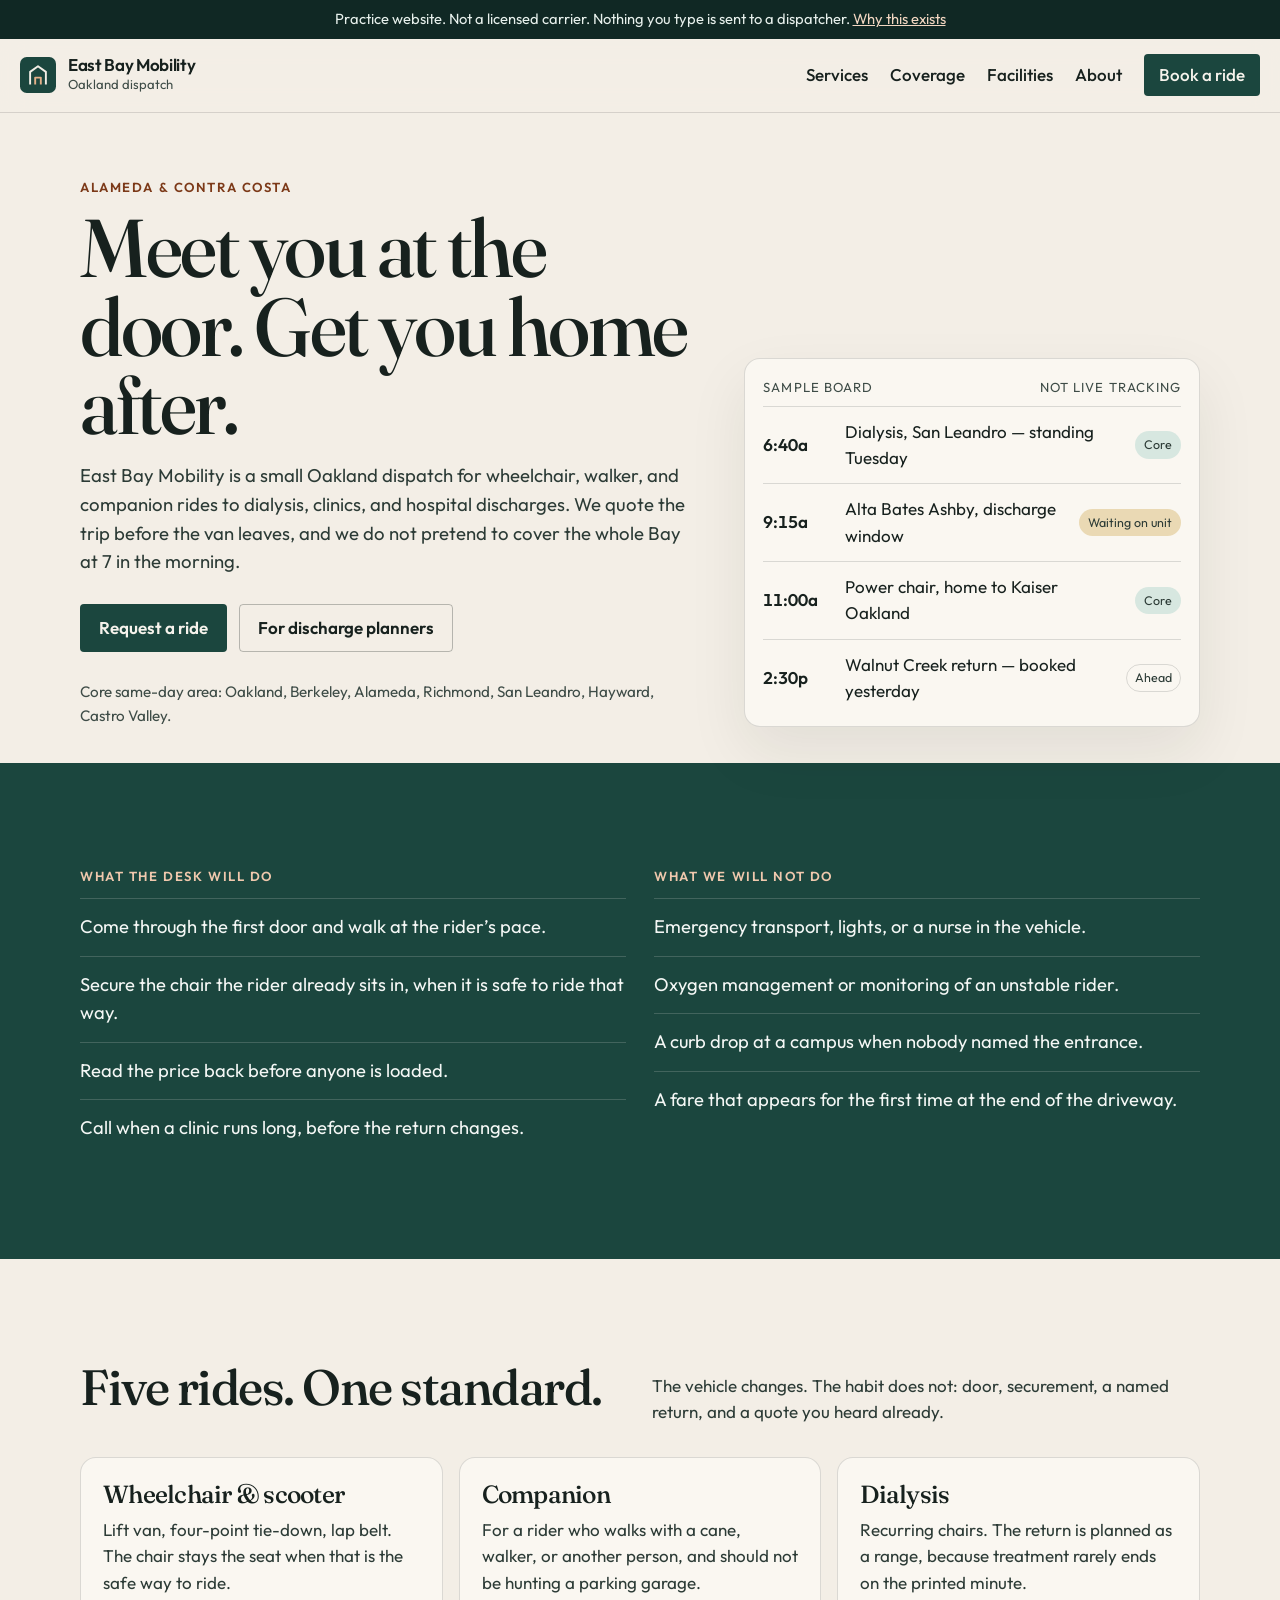
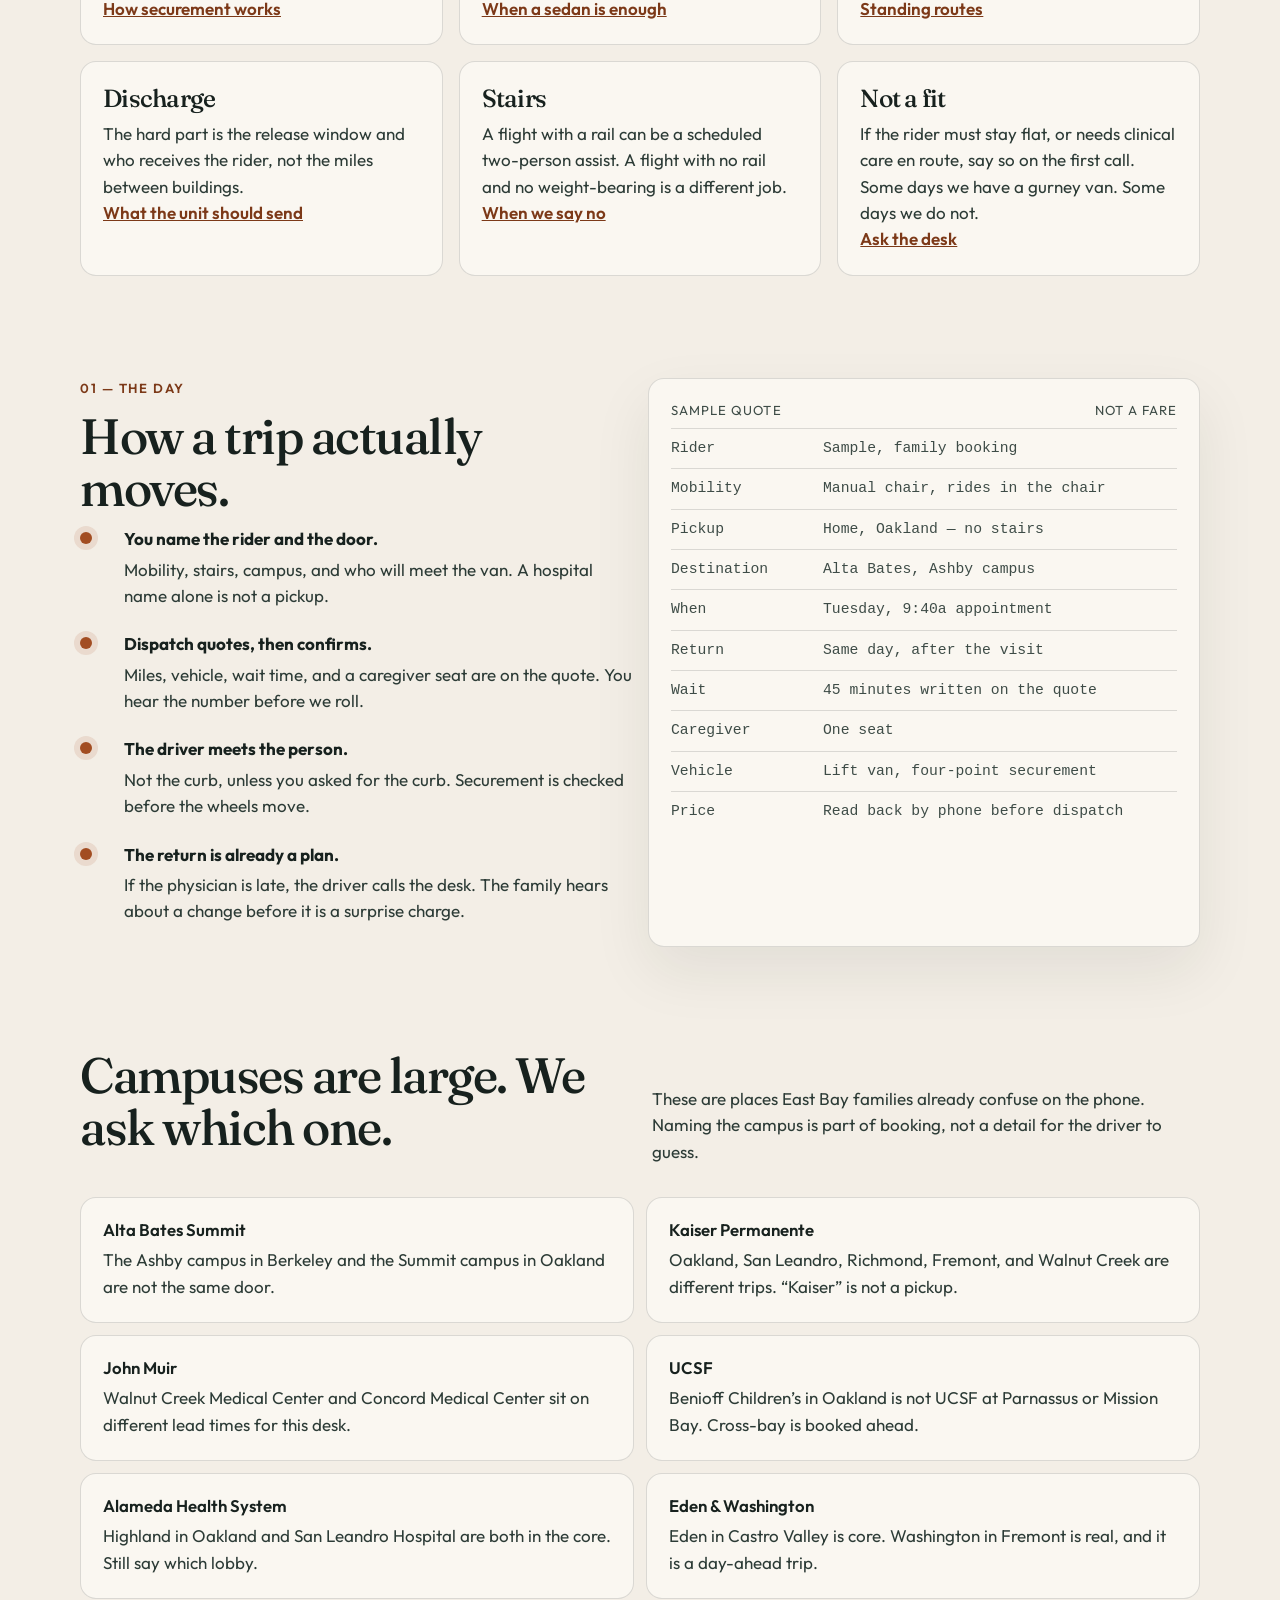
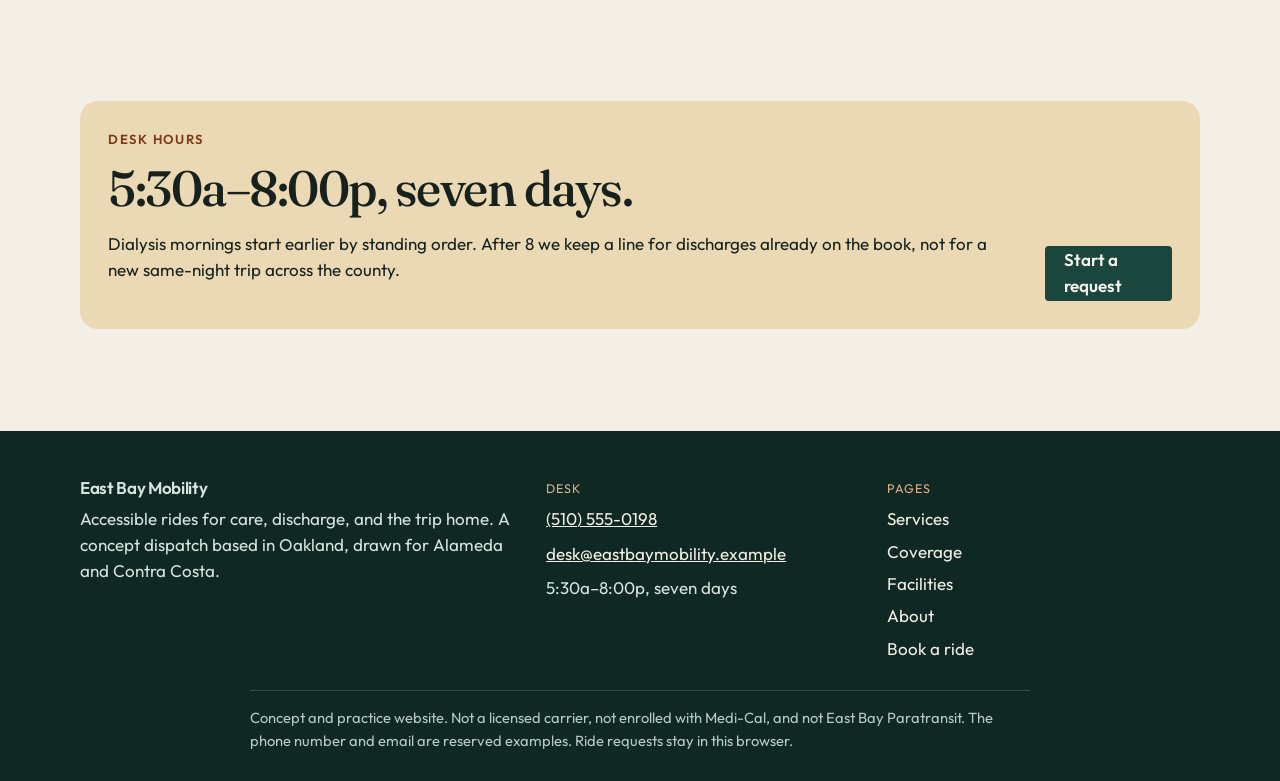
==== index.html @ def47f98 "Build the East Bay Mobility practice site A static multi-page site for a concept Oakland dispatch: d" ====
<!DOCTYPE html>
<html lang="en">
<head>
  <meta charset="utf-8">
  <meta name="viewport" content="width=device-width, initial-scale=1">
  <title>East Bay Mobility — Door-through-door rides for care</title>
  <meta name="description" content="Oakland dispatch for wheelchair, walker, and companion rides to dialysis, clinics, and hospital discharges across Alameda and Contra Costa.">
  <meta name="theme-color" content="#1b463e">
  <link rel="icon" href="assets/favicon.svg" type="image/svg+xml">
  <link rel="preconnect" href="https://fonts.googleapis.com">
  <link rel="preconnect" href="https://fonts.gstatic.com" crossorigin>
  <link href="https://fonts.googleapis.com/css2?family=Fraunces:opsz,wght@9..144,500;9..144,600&family=Outfit:wght@400;500;600&display=swap" rel="stylesheet">
  <link rel="stylesheet" href="css/styles.css">
</head>
<body>
  <a class="skip" href="#main">Skip to content</a>
  <div class="practice-bar">Practice website. Not a licensed carrier. Nothing you type is sent to a dispatcher. <a href="about.html#colophon">Why this exists</a></div>
  <header class="site-header">
    <a class="brand" href="index.html">
      <svg viewBox="0 0 32 32" aria-hidden="true"><rect width="32" height="32" rx="6" fill="#1b463e"/><path d="M9 24.5V13.2L16 8.2l7 5v11.3" fill="none" stroke="#f3eee6" stroke-width="1.7" stroke-linejoin="round"/><path d="M13.5 24.5v-6.2h5v6.2" fill="none" stroke="#e4b089" stroke-width="1.7" stroke-linejoin="round"/></svg>
      <span>
        <span class="brand-name">East Bay Mobility</span>
        <span class="brand-sub">Oakland dispatch</span>
      </span>
    </a>
    <button class="nav-toggle" type="button" aria-expanded="false" aria-controls="site-nav">Menu</button>
    <nav id="site-nav" class="site-nav" aria-label="Primary">
      <a href="services.html">Services</a>
      <a href="coverage.html">Coverage</a>
      <a href="facilities.html">Facilities</a>
      <a href="about.html">About</a>
      <a class="btn btn-small" href="book.html">Book a ride</a>
    </nav>
  </header>
  <main id="main">
    <div class="wrap hero">
      <div>
        <p class="eyebrow">Alameda &amp; Contra Costa</p>
        <h1>Meet you at the door. Get you home after.</h1>
        <p class="lede">East Bay Mobility is a small Oakland dispatch for wheelchair, walker, and companion rides to dialysis, clinics, and hospital discharges. We quote the trip before the van leaves, and we do not pretend to cover the whole Bay at 7 in the morning.</p>
        <div class="hero-actions">
          <a class="btn" href="book.html">Request a ride</a>
          <a class="btn btn-ghost" href="facilities.html">For discharge planners</a>
        </div>
        <p class="cities">Core same-day area: Oakland, Berkeley, Alameda, Richmond, San Leandro, Hayward, Castro Valley.</p>
      </div>
      <aside class="board" aria-label="Sample dispatch board">
        <header>
          <p>Sample board</p>
          <p>Not live tracking</p>
        </header>
        <div class="board-row"><span class="board-time">6:40a</span><span>Dialysis, San Leandro — standing Tuesday</span><span class="tag tag-core">Core</span></div>
        <div class="board-row"><span class="board-time">9:15a</span><span>Alta Bates Ashby, discharge window</span><span class="tag tag-wait">Waiting on unit</span></div>
        <div class="board-row"><span class="board-time">11:00a</span><span>Power chair, home to Kaiser Oakland</span><span class="tag tag-core">Core</span></div>
        <div class="board-row"><span class="board-time">2:30p</span><span>Walnut Creek return — booked yesterday</span><span class="tag">Ahead</span></div>
      </aside>
    </div>

    <section class="section section-bay">
      <div class="wrap promise-grid">
        <div>
          <p class="kicker">What the desk will do</p>
          <ul class="will-list">
            <li>Come through the first door and walk at the rider’s pace.</li>
            <li>Secure the chair the rider already sits in, when it is safe to ride that way.</li>
            <li>Read the price back before anyone is loaded.</li>
            <li>Call when a clinic runs long, before the return changes.</li>
          </ul>
        </div>
        <div>
          <p class="kicker">What we will not do</p>
          <ul class="will-list">
            <li>Emergency transport, lights, or a nurse in the vehicle.</li>
            <li>Oxygen management or monitoring of an unstable rider.</li>
            <li>A curb drop at a campus when nobody named the entrance.</li>
            <li>A fare that appears for the first time at the end of the driveway.</li>
          </ul>
        </div>
      </div>
    </section>

    <section class="section">
      <div class="wrap">
        <div class="section-head">
          <h2>Five rides. One standard.</h2>
          <p>The vehicle changes. The habit does not: door, securement, a named return, and a quote you heard already.</p>
        </div>
        <div class="grid-3">
          <article class="card">
            <h3>Wheelchair &amp; scooter</h3>
            <p>Lift van, four-point tie-down, lap belt. The chair stays the seat when that is the safe way to ride.</p>
            <p><a href="services.html#wheelchair">How securement works</a></p>
          </article>
          <article class="card">
            <h3>Companion</h3>
            <p>For a rider who walks with a cane, walker, or another person, and should not be hunting a parking garage.</p>
            <p><a href="services.html#companion">When a sedan is enough</a></p>
          </article>
          <article class="card">
            <h3>Dialysis</h3>
            <p>Recurring chairs. The return is planned as a range, because treatment rarely ends on the printed minute.</p>
            <p><a href="services.html#dialysis">Standing routes</a></p>
          </article>
          <article class="card">
            <h3>Discharge</h3>
            <p>The hard part is the release window and who receives the rider, not the miles between buildings.</p>
            <p><a href="services.html#discharge">What the unit should send</a></p>
          </article>
          <article class="card">
            <h3>Stairs</h3>
            <p>A flight with a rail can be a scheduled two-person assist. A flight with no rail and no weight-bearing is a different job.</p>
            <p><a href="services.html#stairs">When we say no</a></p>
          </article>
          <article class="card">
            <h3>Not a fit</h3>
            <p>If the rider must stay flat, or needs clinical care en route, say so on the first call. Some days we have a gurney van. Some days we do not.</p>
            <p><a href="book.html?mobility=stretcher">Ask the desk</a></p>
          </article>
        </div>
      </div>
    </section>

    <section class="section section-tight">
      <div class="wrap grid-2">
        <div>
          <p class="kicker">01 — The day</p>
          <h2>How a trip actually moves.</h2>
          <ol class="rail">
            <li><div><strong>You name the rider and the door.</strong><p>Mobility, stairs, campus, and who will meet the van. A hospital name alone is not a pickup.</p></div></li>
            <li><div><strong>Dispatch quotes, then confirms.</strong><p>Miles, vehicle, wait time, and a caregiver seat are on the quote. You hear the number before we roll.</p></div></li>
            <li><div><strong>The driver meets the person.</strong><p>Not the curb, unless you asked for the curb. Securement is checked before the wheels move.</p></div></li>
            <li><div><strong>The return is already a plan.</strong><p>If the physician is late, the driver calls the desk. The family hears about a change before it is a surprise charge.</p></div></li>
          </ol>
        </div>
        <aside class="slip" aria-label="Sample quote">
          <header>
            <p>Sample quote</p>
            <p>Not a fare</p>
          </header>
          <div class="slip-row"><span>Rider</span><span>Sample, family booking</span></div>
          <div class="slip-row"><span>Mobility</span><span>Manual chair, rides in the chair</span></div>
          <div class="slip-row"><span>Pickup</span><span>Home, Oakland — no stairs</span></div>
          <div class="slip-row"><span>Destination</span><span>Alta Bates, Ashby campus</span></div>
          <div class="slip-row"><span>When</span><span>Tuesday, 9:40a appointment</span></div>
          <div class="slip-row"><span>Return</span><span>Same day, after the visit</span></div>
          <div class="slip-row"><span>Wait</span><span>45 minutes written on the quote</span></div>
          <div class="slip-row"><span>Caregiver</span><span>One seat</span></div>
          <div class="slip-row"><span>Vehicle</span><span>Lift van, four-point securement</span></div>
          <div class="slip-row"><span>Price</span><span>Read back by phone before dispatch</span></div>
        </aside>
      </div>
    </section>

    <section class="section section-tight">
      <div class="wrap">
        <div class="section-head">
          <h2>Campuses are large. We ask which one.</h2>
          <p>These are places East Bay families already confuse on the phone. Naming the campus is part of booking, not a detail for the driver to guess.</p>
        </div>
        <div class="place-list">
          <article class="place"><h3>Alta Bates Summit</h3><p>The Ashby campus in Berkeley and the Summit campus in Oakland are not the same door.</p></article>
          <article class="place"><h3>Kaiser Permanente</h3><p>Oakland, San Leandro, Richmond, Fremont, and Walnut Creek are different trips. “Kaiser” is not a pickup.</p></article>
          <article class="place"><h3>John Muir</h3><p>Walnut Creek Medical Center and Concord Medical Center sit on different lead times for this desk.</p></article>
          <article class="place"><h3>UCSF</h3><p>Benioff Children’s in Oakland is not UCSF at Parnassus or Mission Bay. Cross-bay is booked ahead.</p></article>
          <article class="place"><h3>Alameda Health System</h3><p>Highland in Oakland and San Leandro Hospital are both in the core. Still say which lobby.</p></article>
          <article class="place"><h3>Eden &amp; Washington</h3><p>Eden in Castro Valley is core. Washington in Fremont is real, and it is a day-ahead trip.</p></article>
        </div>
      </div>
    </section>

    <section class="section section-tight">
      <div class="wrap">
        <div class="cta-band">
          <div>
            <p class="kicker">Desk hours</p>
            <h2>5:30a–8:00p, seven days.</h2>
            <p>Dialysis mornings start earlier by standing order. After 8 we keep a line for discharges already on the book, not for a new same-night trip across the county.</p>
          </div>
          <a class="btn" href="book.html">Start a request</a>
        </div>
      </div>
    </section>
  </main>
  <footer class="site-footer">
    <div class="wrap footer-grid">
      <div>
        <p class="brand-name">East Bay Mobility</p>
        <p>Accessible rides for care, discharge, and the trip home. A concept dispatch based in Oakland, drawn for Alameda and Contra Costa.</p>
      </div>
      <div>
        <p class="footer-label">Desk</p>
        <p><a href="tel:15105550198">(510) 555-0198</a></p>
        <p><a href="mailto:desk@eastbaymobility.example">desk@eastbaymobility.example</a></p>
        <p>5:30a–8:00p, seven days</p>
      </div>
      <div>
        <p class="footer-label">Pages</p>
        <div class="footer-links">
          <a href="services.html">Services</a>
          <a href="coverage.html">Coverage</a>
          <a href="facilities.html">Facilities</a>
          <a href="about.html">About</a>
          <a href="book.html">Book a ride</a>
        </div>
      </div>
    </div>
    <div class="wrap colophon">Concept and practice website. Not a licensed carrier, not enrolled with Medi-Cal, and not East Bay Paratransit. The phone number and email are reserved examples. Ride requests stay in this browser.</div>
  </footer>
  <script src="js/site.js"></script>
</body>
</html>
---- css/styles.css ----
:root {
  --paper: #f3eee6;
  --paper-raised: #faf7f1;
  --ink: #17211e;
  --ink-soft: #2c3b36;
  --muted: #3e4c47;
  --line: rgba(23, 33, 30, 0.14);
  --bay: #1b463e;
  --bay-deep: #102824;
  --foam: #d7e7e0;
  --copper: #a24d22;
  --copper-deep: #7c3918;
  --sun: #ead9b4;
  --danger: #8a2e2e;
  --shadow: 0 24px 60px rgba(23, 33, 30, 0.08);
  --serif: "Fraunces", "Iowan Old Style", Palatino, Georgia, serif;
  --sans: "Outfit", "Avenir Next", "Segoe UI", sans-serif;
  --mono: ui-monospace, "SFMono-Regular", Menlo, Consolas, monospace;
  --max: 1120px;
  --header: 74px;
  color-scheme: light;
}

*,
*::before,
*::after { box-sizing: border-box; }

html { scroll-behavior: smooth; }

body {
  margin: 0;
  background: var(--paper);
  color: var(--ink);
  font-family: var(--sans);
  font-size: 1.0625rem;
  line-height: 1.55;
  text-rendering: optimizeLegibility;
}

body.nav-lock { overflow: hidden; }

img, svg { max-width: 100%; display: block; }

a { color: inherit; }

:focus-visible {
  outline: 2px solid var(--copper-deep);
  outline-offset: 3px;
}

.skip {
  position: absolute;
  left: 12px;
  top: -48px;
  background: var(--ink);
  color: var(--paper);
  padding: 8px 12px;
  z-index: 50;
}

.skip:focus { top: 8px; }

.practice-bar {
  background: var(--bay-deep);
  color: #e7f0ec;
  font-size: 0.92rem;
  text-align: center;
  padding: 8px 16px;
}

.practice-bar a { color: #f3d7c2; }

.wrap {
  width: min(var(--max), calc(100% - 40px));
  margin-inline: auto;
}

.site-header {
  position: sticky;
  top: 0;
  z-index: 30;
  display: flex;
  align-items: center;
  justify-content: space-between;
  gap: 16px;
  min-height: var(--header);
  padding: 12px 20px;
  background: rgba(243, 238, 230, 0.92);
  border-bottom: 1px solid var(--line);
  backdrop-filter: blur(14px);
}

.brand {
  display: flex;
  align-items: center;
  gap: 12px;
  text-decoration: none;
  min-width: 0;
}

.brand svg { width: 36px; height: 36px; flex: none; }

.brand-name {
  display: block;
  font-weight: 600;
  letter-spacing: -0.02em;
  line-height: 1.1;
}

.brand-sub {
  display: block;
  color: var(--muted);
  font-size: 0.82rem;
}

.nav-toggle {
  display: none;
  min-height: 44px;
  padding: 0 14px;
  border: 1px solid var(--line);
  background: var(--paper-raised);
  color: var(--ink);
  font: inherit;
  cursor: pointer;
}

.site-nav {
  display: flex;
  align-items: center;
  gap: 22px;
}

.site-nav a {
  text-decoration: none;
  font-weight: 500;
}

.site-nav a[aria-current="page"]:not(.btn) {
  box-shadow: inset 0 -2px 0 var(--copper);
}

.btn {
  display: inline-flex;
  align-items: center;
  justify-content: center;
  min-height: 48px;
  padding: 0 18px;
  border-radius: 4px;
  border: 1px solid transparent;
  text-decoration: none;
  font: inherit;
  font-weight: 600;
  cursor: pointer;
  background: var(--bay);
  color: #f6f3ec;
}

.btn:hover { background: var(--bay-deep); }

.btn-ghost {
  background: transparent;
  color: var(--ink);
  border-color: rgba(23, 33, 30, 0.28);
}

.btn-ghost:hover { background: rgba(23, 33, 30, 0.05); }

.btn-copper {
  background: var(--copper);
  color: #fffaf5;
}

.btn-copper:hover { background: var(--copper-deep); }

.btn-small { min-height: 42px; padding: 0 14px; }

.hero {
  display: grid;
  grid-template-columns: 1.15fr 0.85fr;
  gap: 48px;
  align-items: end;
  padding: 64px 0 36px;
}

.eyebrow, .kicker {
  margin: 0 0 12px;
  color: var(--copper-deep);
  font-size: 0.82rem;
  font-weight: 600;
  letter-spacing: 0.12em;
  text-transform: uppercase;
}

h1, h2, h3 { font-family: var(--serif); font-weight: 500; letter-spacing: -0.03em; }

h1 {
  margin: 0 0 16px;
  font-size: clamp(2.7rem, 6.4vw, 5.15rem);
  line-height: 0.96;
}

h2 {
  margin: 0 0 12px;
  font-size: clamp(2rem, 4vw, 3.1rem);
  line-height: 1.05;
}

h3 { margin: 0 0 8px; font-size: 1.55rem; line-height: 1.15; }

.lede {
  margin: 0;
  max-width: 42rem;
  color: var(--ink-soft);
  font-size: 1.16rem;
}

.hero-actions, .cluster {
  display: flex;
  flex-wrap: wrap;
  gap: 12px;
  margin-top: 28px;
}

.cities {
  margin: 28px 0 0;
  color: var(--muted);
  font-size: 0.95rem;
}

.board, .slip, .card, .place, .principle {
  background: var(--paper-raised);
  border: 1px solid var(--line);
  border-radius: 16px;
  box-shadow: var(--shadow);
}

.board { padding: 18px 18px 10px; }

.board header, .slip header {
  display: flex;
  justify-content: space-between;
  gap: 12px;
  align-items: baseline;
  margin-bottom: 8px;
}

.board header p, .slip header p, .label {
  margin: 0;
  color: var(--muted);
  font-size: 0.82rem;
  letter-spacing: 0.08em;
  text-transform: uppercase;
}

.board-row {
  display: grid;
  grid-template-columns: 72px 1fr auto;
  gap: 10px;
  align-items: center;
  padding: 12px 0;
  border-top: 1px solid var(--line);
}

.board-time { font-variant-numeric: tabular-nums; font-weight: 600; }

.tag {
  justify-self: end;
  border: 1px solid var(--line);
  border-radius: 999px;
  padding: 3px 8px;
  color: var(--ink-soft);
  font-size: 0.78rem;
}

.tag-core { background: var(--foam); border-color: transparent; }
.tag-wait { background: var(--sun); border-color: transparent; }

.section { padding: clamp(64px, 8vw, 104px) 0; }

.section-head {
  display: grid;
  grid-template-columns: 1fr 1fr;
  gap: 24px;
  align-items: end;
  margin-bottom: 32px;
}

.section-head p { margin: 0; color: var(--ink-soft); }

.section-bay {
  background: var(--bay);
  color: #f4f7f5;
}

.section-bay .kicker { color: #f0c8ad; }
.section-bay .lede, .section-bay p { color: #d5e4de; }
.section-bay h2, .section-bay h3 { color: #f7f4ee; }

.grid-3, .grid-2, .promise-grid { display: grid; gap: 16px; }
.grid-3 { grid-template-columns: repeat(3, 1fr); }
.grid-2 { grid-template-columns: 1fr 1fr; }
.promise-grid { grid-template-columns: 1fr 1fr; gap: 28px; }

.card, .principle, .place { padding: 22px; box-shadow: none; }
.card p, .principle p, .place p { margin: 0; color: var(--ink-soft); }
.card a { color: var(--copper-deep); font-weight: 600; }

.will-list { margin: 0; padding: 0; list-style: none; }
.will-list li {
  padding: 14px 0;
  border-top: 1px solid rgba(243, 238, 230, 0.18);
  font-size: 1.15rem;
}

.rail { display: grid; gap: 0; margin: 0; padding: 0; list-style: none; }
.rail li {
  display: grid;
  grid-template-columns: 28px 1fr;
  gap: 16px;
  padding-bottom: 22px;
}
.rail li::before {
  content: "";
  width: 12px;
  height: 12px;
  margin-top: 6px;
  border-radius: 50%;
  background: var(--copper);
  box-shadow: 0 0 0 6px rgba(162, 77, 34, 0.12);
}
.rail strong { display: block; margin-bottom: 4px; }
.rail p { margin: 0; color: var(--ink-soft); }

.slip {
  padding: 22px 22px 8px;
  font-family: var(--mono);
  font-size: 0.92rem;
  line-height: 1.45;
  box-shadow: var(--shadow);
}
.slip header p { font-family: var(--sans); }
.slip-row {
  display: grid;
  grid-template-columns: 140px 1fr;
  gap: 12px;
  padding: 9px 0;
  border-top: 1px solid var(--line);
}
.slip-row span { color: var(--muted); }

.place-list { display: grid; grid-template-columns: 1fr 1fr; gap: 12px; }
.place h3 { font-family: var(--sans); font-size: 1.05rem; letter-spacing: 0; font-weight: 600; }

.faq { display: grid; gap: 10px; }
.faq-item {
  border-top: 1px solid var(--line);
  padding-top: 4px;
}
.faq-item summary {
  cursor: pointer;
  font-weight: 600;
  padding: 14px 0;
  list-style: none;
}
.faq-item summary::-webkit-details-marker { display: none; }
.faq-item summary::after {
  content: "+";
  float: right;
  color: var(--copper-deep);
  font-weight: 500;
}
.faq-item[open] summary::after { content: "–"; }
.faq-item p { margin: 0 0 16px; max-width: 68ch; color: var(--ink-soft); }

.cta-band {
  display: flex;
  justify-content: space-between;
  gap: 24px;
  align-items: end;
  padding: 28px;
  background: var(--sun);
  border-radius: 18px;
}

.site-footer {
  background: var(--bay-deep);
  color: #d7e4de;
  padding: 48px 0 28px;
}
.footer-grid {
  display: grid;
  grid-template-columns: 1.4fr 1fr 1fr;
  gap: 28px;
}
.site-footer a { color: #f4efe6; }
.site-footer .footer-label {
  margin: 0 0 8px;
  letter-spacing: 0.08em;
  text-transform: uppercase;
  font-size: 0.78rem;
  color: #e4b089;
}
.site-footer p { margin: 0 0 8px; }
.footer-links { display: grid; gap: 6px; }
.footer-links a { text-decoration: none; }
.colophon {
  margin-top: 28px;
  padding-top: 16px;
  border-top: 1px solid rgba(243, 238, 230, 0.16);
  color: #b7c9c2;
  font-size: 0.92rem;
  max-width: 78ch;
}

.prose { max-width: 72ch; }
.prose p, .prose li { color: var(--ink-soft); }
.page-hero { padding: 56px 0 12px; }
.page-hero h1 { font-size: clamp(2.5rem, 5vw, 4.4rem); }

.service-block {
  display: grid;
  grid-template-columns: 180px 1fr;
  gap: 24px;
  padding: 32px 0;
  border-top: 1px solid var(--line);
}
.service-block .num {
  font-family: var(--serif);
  font-size: 2rem;
  color: var(--copper-deep);
}

.table-wrap { overflow-x: auto; border: 1px solid var(--line); border-radius: 14px; }
table { width: 100%; border-collapse: collapse; background: var(--paper-raised); }
th, td { text-align: left; padding: 14px 16px; vertical-align: top; border-bottom: 1px solid var(--line); }
th { font-size: 0.82rem; letter-spacing: 0.06em; text-transform: uppercase; color: var(--muted); font-weight: 600; }
tr:last-child td { border-bottom: 0; }

.filters { display: flex; flex-wrap: wrap; gap: 8px; margin: 12px 0 20px; }
.filters button {
  min-height: 42px;
  padding: 0 14px;
  border-radius: 999px;
  border: 1px solid var(--line);
  background: transparent;
  font: inherit;
  cursor: pointer;
}
.filters button[aria-pressed="true"] {
  background: var(--bay);
  color: #f6f3ec;
  border-color: var(--bay);
}

.zone-list { display: grid; gap: 8px; }
.zone-item {
  display: grid;
  grid-template-columns: 1fr auto;
  gap: 12px;
  padding: 12px 0;
  border-bottom: 1px solid var(--line);
}
.zone-item[hidden] { display: none; }
.zone-meta { color: var(--muted); font-size: 0.92rem; }

.map-card {
  background: #e7efe9;
  border-radius: 18px;
  padding: 12px;
  border: 1px solid var(--line);
}
.map-card svg { width: 100%; height: auto; }
.map-note { margin: 8px 8px 4px; color: var(--muted); font-size: 0.9rem; }

.checklist { margin: 0; padding-left: 1.1rem; }
.checklist li { margin: 8px 0; color: var(--ink-soft); }

.wizard { padding-bottom: 24px; }
.stepper {
  display: flex;
  gap: 8px;
  padding: 0;
  margin: 20px 0 8px;
  list-style: none;
}
.stepper li {
  flex: 1;
  padding-top: 8px;
  border-top: 3px solid var(--line);
  color: var(--muted);
  font-size: 0.85rem;
}
.stepper li.is-current { border-color: var(--copper); color: var(--ink); font-weight: 600; }
.stepper li.is-done { border-color: var(--bay); color: var(--bay); }

.step-panel {
  background: var(--paper-raised);
  border: 1px solid var(--line);
  border-radius: 16px;
  padding: 22px;
  margin-top: 16px;
}
html.js .step-panel:not(.is-current) { display: none; }

.fields { display: grid; grid-template-columns: 1fr 1fr; gap: 14px 16px; }
.field { display: flex; flex-direction: column; gap: 6px; }
.field.span-2 { grid-column: 1 / -1; }
.field span, .choice-legend { font-weight: 600; }
.field input, .field select, .field textarea {
  width: 100%;
  min-height: 48px;
  padding: 10px 12px;
  border-radius: 8px;
  border: 1px solid rgba(23, 33, 30, 0.22);
  background: #fff;
  color: var(--ink);
  font: inherit;
}
.field textarea { min-height: 120px; resize: vertical; }
.field input[aria-invalid="true"], .field select[aria-invalid="true"] { border-color: var(--danger); }
.field-error { color: var(--danger); min-height: 0; }
.field-error:not([hidden]) { min-height: 1.2em; }
.hint, .callout { color: var(--ink-soft); }
.callout {
  margin: 12px 0 0;
  padding: 12px 14px;
  background: var(--foam);
  border-radius: 10px;
}
.choices { display: grid; gap: 8px; margin: 8px 0 0; }
.choice {
  display: grid;
  grid-template-columns: 22px 1fr;
  gap: 10px;
  align-items: start;
  padding: 10px 12px;
  border: 1px solid var(--line);
  border-radius: 10px;
  background: #fff;
}
.choice input { margin-top: 4px; width: 18px; height: 18px; }
.error-summary {
  margin: 0 0 12px;
  padding: 12px 14px;
  background: #f8e8e4;
  border-radius: 10px;
  color: var(--danger);
}
.error-summary ul { margin: 8px 0 0; padding-left: 1.1rem; }

.form-nav {
  display: flex;
  justify-content: space-between;
  gap: 12px;
  margin-top: 16px;
}
.form-nav #next,
.form-nav #submit { margin-left: auto; }
.section-tight { padding-top: 0; }
.section-follow { padding-top: 12px; }
.stack-gap { margin-top: 16px; }
fieldset.field { border: 0; margin: 0; padding: 0; min-inline-size: 0; }
legend { padding: 0; }
.prose a { color: var(--copper-deep); font-weight: 600; }
.sr-only {
  position: absolute;
  width: 1px;
  height: 1px;
  padding: 0;
  margin: -1px;
  overflow: hidden;
  clip: rect(0, 0, 0, 0);
  white-space: nowrap;
  border: 0;
}
.review p { display: grid; grid-template-columns: 160px 1fr; gap: 8px; margin: 0; padding: 8px 0; border-bottom: 1px solid var(--line); }
.review span { color: var(--muted); }
.confirm h2 { margin-top: 0; }
.ref {
  font-family: var(--mono);
  font-size: 1.3rem;
  letter-spacing: 0.04em;
}

.narrow { max-width: 760px; }

@media (max-width: 900px) {
  .hero, .section-head, .grid-3, .grid-2, .promise-grid, .place-list, .footer-grid, .service-block, .fields, .cta-band {
    grid-template-columns: 1fr;
  }
  .cta-band { align-items: start; }
  .nav-toggle { display: inline-flex; }
  .site-nav {
    display: none;
    position: absolute;
    top: 100%;
    left: 0;
    right: 0;
    flex-direction: column;
    align-items: stretch;
    gap: 4px;
    padding: 8px 16px 18px;
    background: var(--paper-raised);
    border-bottom: 1px solid var(--line);
  }
  .site-nav.is-open { display: flex; }
  .site-nav a { padding: 12px 4px; }
  .board-row, .slip-row, .review p { grid-template-columns: 1fr; }
  .tag { justify-self: start; }
  .wrap { width: min(var(--max), calc(100% - 28px)); }
}

@media (prefers-reduced-motion: reduce) {
  html { scroll-behavior: auto; }
  *, *::before, *::after {
    animation: none !important;
    transition: none !important;
  }
}

@keyframes rise {
  from { opacity: 0; transform: translateY(8px); }
  to { opacity: 1; transform: none; }
}
.board-row { animation: rise 0.55s ease both; }
.board-row:nth-child(2) { animation-delay: 0.05s; }
.board-row:nth-child(3) { animation-delay: 0.1s; }
.board-row:nth-child(4) { animation-delay: 0.15s; }
.board-row:nth-child(5) { animation-delay: 0.2s; }
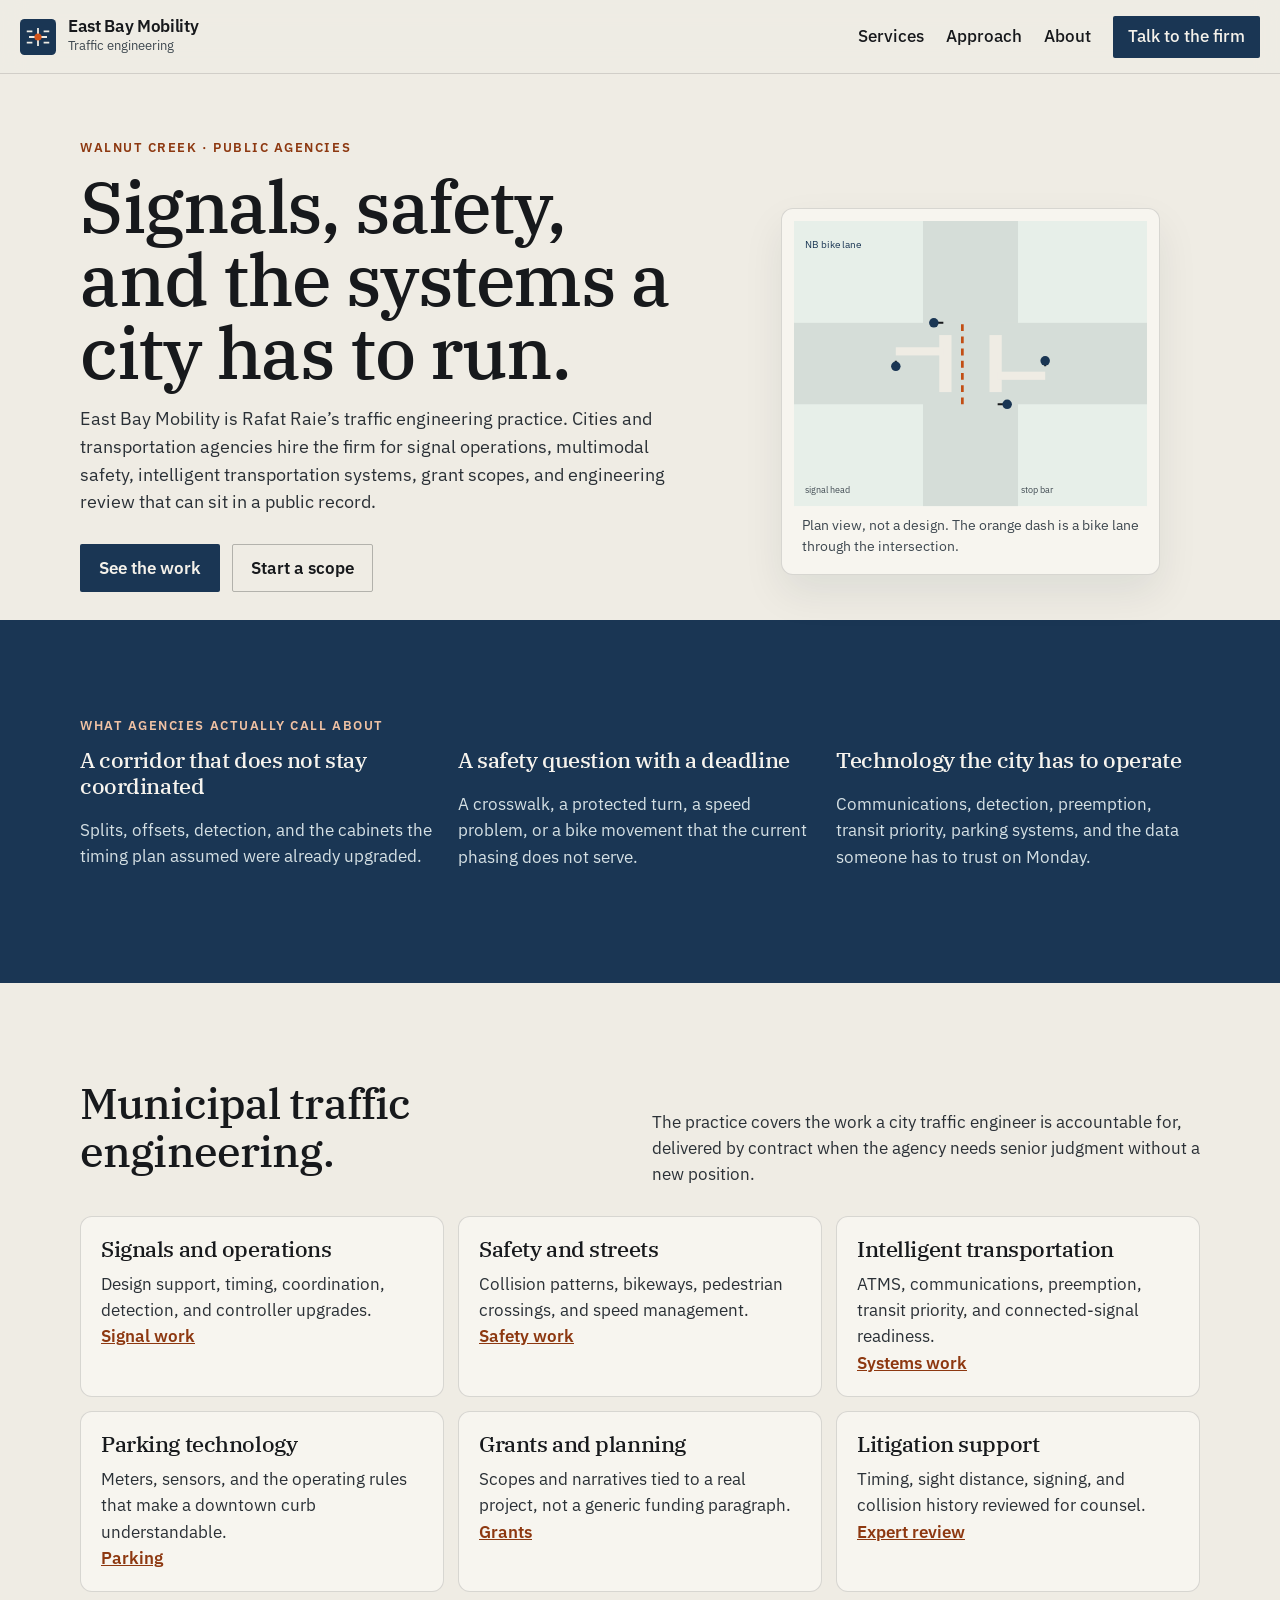
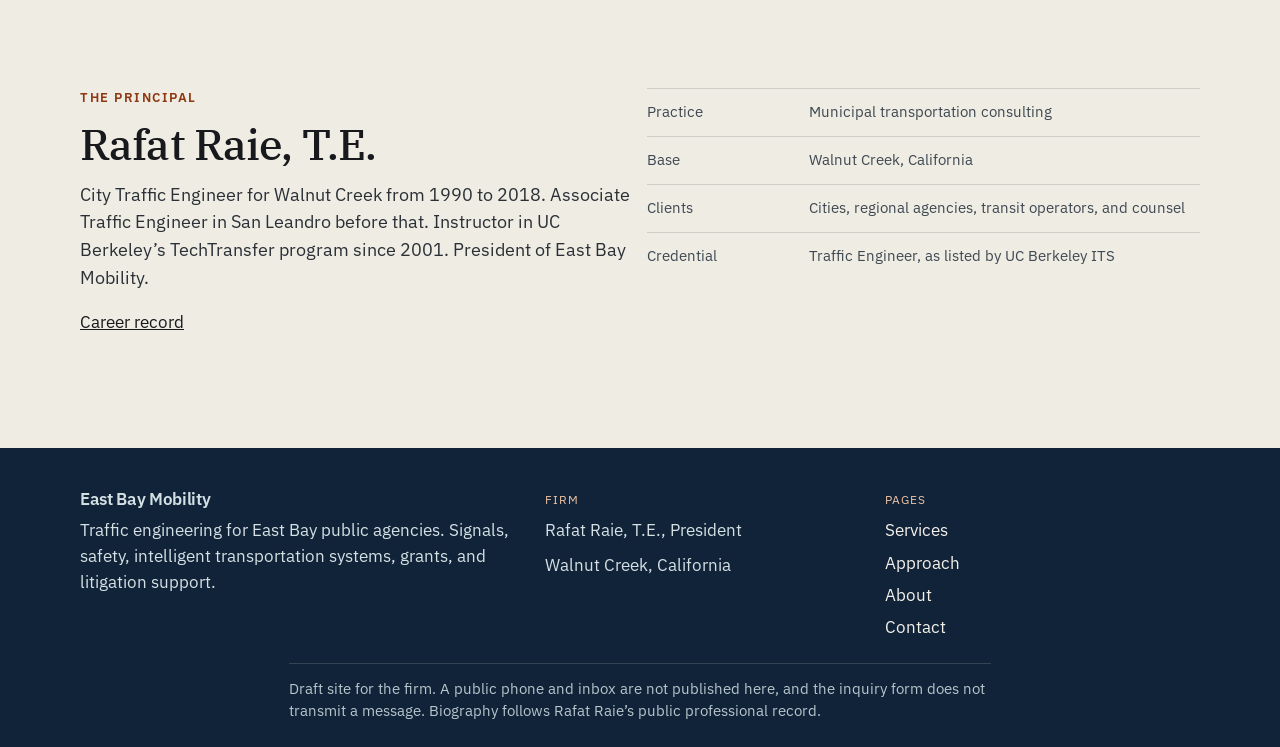
==== commit dde49ce8: "Replace the site with East Bay Mobility traffic engineering The firm is Rafat Raie's municipal pract" ====
--- a/index.html
+++ b/index.html
@@ -3,78 +3,82 @@
 <head>
   <meta charset="utf-8">
   <meta name="viewport" content="width=device-width, initial-scale=1">
-  <title>East Bay Mobility — Door-through-door rides for care</title>
-  <meta name="description" content="Oakland dispatch for wheelchair, walker, and companion rides to dialysis, clinics, and hospital discharges across Alameda and Contra Costa.">
-  <meta name="theme-color" content="#1b463e">
+  <title>East Bay Mobility — Traffic engineering for public agencies</title>
+  <meta name="description" content="East Bay Mobility is Rafat Raie’s municipal traffic engineering practice in Walnut Creek: signals, safety, intelligent transportation systems, grants, and litigation support.">
+  <meta name="theme-color" content="#1a3654">
   <link rel="icon" href="assets/favicon.svg" type="image/svg+xml">
   <link rel="preconnect" href="https://fonts.googleapis.com">
   <link rel="preconnect" href="https://fonts.gstatic.com" crossorigin>
-  <link href="https://fonts.googleapis.com/css2?family=Fraunces:opsz,wght@9..144,500;9..144,600&family=Outfit:wght@400;500;600&display=swap" rel="stylesheet">
+  <link href="https://fonts.googleapis.com/css2?family=IBM+Plex+Mono:wght@400;500&family=IBM+Plex+Sans:wght@400;500;600&family=IBM+Plex+Serif:wght@500;600&display=swap" rel="stylesheet">
   <link rel="stylesheet" href="css/styles.css">
 </head>
 <body>
   <a class="skip" href="#main">Skip to content</a>
-  <div class="practice-bar">Practice website. Not a licensed carrier. Nothing you type is sent to a dispatcher. <a href="about.html#colophon">Why this exists</a></div>
   <header class="site-header">
     <a class="brand" href="index.html">
-      <svg viewBox="0 0 32 32" aria-hidden="true"><rect width="32" height="32" rx="6" fill="#1b463e"/><path d="M9 24.5V13.2L16 8.2l7 5v11.3" fill="none" stroke="#f3eee6" stroke-width="1.7" stroke-linejoin="round"/><path d="M13.5 24.5v-6.2h5v6.2" fill="none" stroke="#e4b089" stroke-width="1.7" stroke-linejoin="round"/></svg>
-      <span>
-        <span class="brand-name">East Bay Mobility</span>
-        <span class="brand-sub">Oakland dispatch</span>
-      </span>
+      <svg viewBox="0 0 32 32" aria-hidden="true"><rect width="32" height="32" rx="4" fill="#1a3654"/><path d="M8 16h16M16 8v16" stroke="#efece4" stroke-width="1.6"/><circle cx="16" cy="16" r="3.2" fill="#d3541a"/><path d="M6 11h5M21 11h5M6 21h5M21 21h5" stroke="#efece4" stroke-width="1.4"/></svg>
+      <span><span class="brand-name">East Bay Mobility</span><span class="brand-sub">Traffic engineering</span></span>
     </a>
     <button class="nav-toggle" type="button" aria-expanded="false" aria-controls="site-nav">Menu</button>
     <nav id="site-nav" class="site-nav" aria-label="Primary">
       <a href="services.html">Services</a>
-      <a href="coverage.html">Coverage</a>
-      <a href="facilities.html">Facilities</a>
+      <a href="approach.html">Approach</a>
       <a href="about.html">About</a>
-      <a class="btn btn-small" href="book.html">Book a ride</a>
+      <a class="btn btn-small" href="contact.html">Talk to the firm</a>
     </nav>
   </header>
   <main id="main">
     <div class="wrap hero">
       <div>
-        <p class="eyebrow">Alameda &amp; Contra Costa</p>
-        <h1>Meet you at the door. Get you home after.</h1>
-        <p class="lede">East Bay Mobility is a small Oakland dispatch for wheelchair, walker, and companion rides to dialysis, clinics, and hospital discharges. We quote the trip before the van leaves, and we do not pretend to cover the whole Bay at 7 in the morning.</p>
+        <p class="eyebrow">Walnut Creek · Public agencies</p>
+        <h1>Signals, safety, and the systems a city has to run.</h1>
+        <p class="lede">East Bay Mobility is Rafat Raie’s traffic engineering practice. Cities and transportation agencies hire the firm for signal operations, multimodal safety, intelligent transportation systems, grant scopes, and engineering review that can sit in a public record.</p>
         <div class="hero-actions">
-          <a class="btn" href="book.html">Request a ride</a>
-          <a class="btn btn-ghost" href="facilities.html">For discharge planners</a>
+          <a class="btn" href="services.html">See the work</a>
+          <a class="btn btn-ghost" href="contact.html">Start a scope</a>
         </div>
-        <p class="cities">Core same-day area: Oakland, Berkeley, Alameda, Richmond, San Leandro, Hayward, Castro Valley.</p>
       </div>
-      <aside class="board" aria-label="Sample dispatch board">
-        <header>
-          <p>Sample board</p>
-          <p>Not live tracking</p>
-        </header>
-        <div class="board-row"><span class="board-time">6:40a</span><span>Dialysis, San Leandro — standing Tuesday</span><span class="tag tag-core">Core</span></div>
-        <div class="board-row"><span class="board-time">9:15a</span><span>Alta Bates Ashby, discharge window</span><span class="tag tag-wait">Waiting on unit</span></div>
-        <div class="board-row"><span class="board-time">11:00a</span><span>Power chair, home to Kaiser Oakland</span><span class="tag tag-core">Core</span></div>
-        <div class="board-row"><span class="board-time">2:30p</span><span>Walnut Creek return — booked yesterday</span><span class="tag">Ahead</span></div>
-      </aside>
+      <figure class="plan">
+        <svg viewBox="0 0 520 420" role="img" aria-labelledby="plan-title plan-desc">
+          <title id="plan-title">Schematic four-leg intersection</title>
+          <desc id="plan-desc">Plan view of a signalized intersection with crosswalks, a bike lane, stop bars, and signal heads. It is a diagram, not a design.</desc>
+          <rect width="520" height="420" fill="#e7efe9"/>
+          <rect x="190" y="0" width="140" height="420" fill="#d5ddd8"/>
+          <rect x="0" y="150" width="520" height="120" fill="#d5ddd8"/>
+          <rect x="214" y="168" width="18" height="84" fill="#efece4"/>
+          <rect x="288" y="168" width="18" height="84" fill="#efece4"/>
+          <rect x="150" y="186" width="70" height="12" fill="#efece4"/>
+          <rect x="300" y="222" width="70" height="12" fill="#efece4"/>
+          <path d="M206 150h14M300 270h14M150 206v14M370 200v14" stroke="#17191c" stroke-width="3"/>
+          <path d="M248 270 V150" stroke="#c24e14" stroke-width="4" stroke-dasharray="10 8"/>
+          <circle cx="206" cy="150" r="7" fill="#1a3654"/>
+          <circle cx="314" cy="270" r="7" fill="#1a3654"/>
+          <circle cx="150" cy="214" r="7" fill="#1a3654"/>
+          <circle cx="370" cy="206" r="7" fill="#1a3654"/>
+          <text x="16" y="40" fill="#1a3654" font-family="IBM Plex Sans, sans-serif" font-size="14">NB bike lane</text>
+          <text x="334" y="400" fill="#3e4850" font-family="IBM Plex Sans, sans-serif" font-size="13">stop bar</text>
+          <text x="16" y="400" fill="#3e4850" font-family="IBM Plex Sans, sans-serif" font-size="13">signal head</text>
+        </svg>
+        <p>Plan view, not a design. The orange dash is a bike lane through the intersection.</p>
+      </figure>
     </div>
 
-    <section class="section section-bay">
-      <div class="wrap promise-grid">
-        <div>
-          <p class="kicker">What the desk will do</p>
-          <ul class="will-list">
-            <li>Come through the first door and walk at the rider’s pace.</li>
-            <li>Secure the chair the rider already sits in, when it is safe to ride that way.</li>
-            <li>Read the price back before anyone is loaded.</li>
-            <li>Call when a clinic runs long, before the return changes.</li>
-          </ul>
-        </div>
-        <div>
-          <p class="kicker">What we will not do</p>
-          <ul class="will-list">
-            <li>Emergency transport, lights, or a nurse in the vehicle.</li>
-            <li>Oxygen management or monitoring of an unstable rider.</li>
-            <li>A curb drop at a campus when nobody named the entrance.</li>
-            <li>A fare that appears for the first time at the end of the driveway.</li>
-          </ul>
+    <section class="section section-blue">
+      <div class="wrap">
+        <p class="eyebrow">What agencies actually call about</p>
+        <div class="grid-3">
+          <article>
+            <h3>A corridor that does not stay coordinated</h3>
+            <p>Splits, offsets, detection, and the cabinets the timing plan assumed were already upgraded.</p>
+          </article>
+          <article>
+            <h3>A safety question with a deadline</h3>
+            <p>A crosswalk, a protected turn, a speed problem, or a bike movement that the current phasing does not serve.</p>
+          </article>
+          <article>
+            <h3>Technology the city has to operate</h3>
+            <p>Communications, detection, preemption, transit priority, parking systems, and the data someone has to trust on Monday.</p>
+          </article>
         </div>
       </div>
     </section>
@@ -82,40 +86,16 @@
     <section class="section">
       <div class="wrap">
         <div class="section-head">
-          <h2>Five rides. One standard.</h2>
-          <p>The vehicle changes. The habit does not: door, securement, a named return, and a quote you heard already.</p>
+          <h2>Municipal traffic engineering.</h2>
+          <p>The practice covers the work a city traffic engineer is accountable for, delivered by contract when the agency needs senior judgment without a new position.</p>
         </div>
         <div class="grid-3">
-          <article class="card">
-            <h3>Wheelchair &amp; scooter</h3>
-            <p>Lift van, four-point tie-down, lap belt. The chair stays the seat when that is the safe way to ride.</p>
-            <p><a href="services.html#wheelchair">How securement works</a></p>
-          </article>
-          <article class="card">
-            <h3>Companion</h3>
-            <p>For a rider who walks with a cane, walker, or another person, and should not be hunting a parking garage.</p>
-            <p><a href="services.html#companion">When a sedan is enough</a></p>
-          </article>
-          <article class="card">
-            <h3>Dialysis</h3>
-            <p>Recurring chairs. The return is planned as a range, because treatment rarely ends on the printed minute.</p>
-            <p><a href="services.html#dialysis">Standing routes</a></p>
-          </article>
-          <article class="card">
-            <h3>Discharge</h3>
-            <p>The hard part is the release window and who receives the rider, not the miles between buildings.</p>
-            <p><a href="services.html#discharge">What the unit should send</a></p>
-          </article>
-          <article class="card">
-            <h3>Stairs</h3>
-            <p>A flight with a rail can be a scheduled two-person assist. A flight with no rail and no weight-bearing is a different job.</p>
-            <p><a href="services.html#stairs">When we say no</a></p>
-          </article>
-          <article class="card">
-            <h3>Not a fit</h3>
-            <p>If the rider must stay flat, or needs clinical care en route, say so on the first call. Some days we have a gurney van. Some days we do not.</p>
-            <p><a href="book.html?mobility=stretcher">Ask the desk</a></p>
-          </article>
+          <article class="card"><h3>Signals and operations</h3><p>Design support, timing, coordination, detection, and controller upgrades.</p><p><a href="services.html#signals">Signal work</a></p></article>
+          <article class="card"><h3>Safety and streets</h3><p>Collision patterns, bikeways, pedestrian crossings, and speed management.</p><p><a href="services.html#safety">Safety work</a></p></article>
+          <article class="card"><h3>Intelligent transportation</h3><p>ATMS, communications, preemption, transit priority, and connected-signal readiness.</p><p><a href="services.html#its">Systems work</a></p></article>
+          <article class="card"><h3>Parking technology</h3><p>Meters, sensors, and the operating rules that make a downtown curb understandable.</p><p><a href="services.html#parking">Parking</a></p></article>
+          <article class="card"><h3>Grants and planning</h3><p>Scopes and narratives tied to a real project, not a generic funding paragraph.</p><p><a href="services.html#grants">Grants</a></p></article>
+          <article class="card"><h3>Litigation support</h3><p>Timing, sight distance, signing, and collision history reviewed for counsel.</p><p><a href="services.html#litigation">Expert review</a></p></article>
         </div>
       </div>
     </section>
@@ -123,61 +103,17 @@
     <section class="section section-tight">
       <div class="wrap grid-2">
         <div>
-          <p class="kicker">01 — The day</p>
-          <h2>How a trip actually moves.</h2>
-          <ol class="rail">
-            <li><div><strong>You name the rider and the door.</strong><p>Mobility, stairs, campus, and who will meet the van. A hospital name alone is not a pickup.</p></div></li>
-            <li><div><strong>Dispatch quotes, then confirms.</strong><p>Miles, vehicle, wait time, and a caregiver seat are on the quote. You hear the number before we roll.</p></div></li>
-            <li><div><strong>The driver meets the person.</strong><p>Not the curb, unless you asked for the curb. Securement is checked before the wheels move.</p></div></li>
-            <li><div><strong>The return is already a plan.</strong><p>If the physician is late, the driver calls the desk. The family hears about a change before it is a surprise charge.</p></div></li>
-          </ol>
+          <p class="eyebrow">The principal</p>
+          <h2>Rafat Raie, T.E.</h2>
+          <p class="lede">City Traffic Engineer for Walnut Creek from 1990 to 2018. Associate Traffic Engineer in San Leandro before that. Instructor in UC Berkeley’s TechTransfer program since 2001. President of East Bay Mobility.</p>
+          <p><a href="about.html">Career record</a></p>
         </div>
-        <aside class="slip" aria-label="Sample quote">
-          <header>
-            <p>Sample quote</p>
-            <p>Not a fare</p>
-          </header>
-          <div class="slip-row"><span>Rider</span><span>Sample, family booking</span></div>
-          <div class="slip-row"><span>Mobility</span><span>Manual chair, rides in the chair</span></div>
-          <div class="slip-row"><span>Pickup</span><span>Home, Oakland — no stairs</span></div>
-          <div class="slip-row"><span>Destination</span><span>Alta Bates, Ashby campus</span></div>
-          <div class="slip-row"><span>When</span><span>Tuesday, 9:40a appointment</span></div>
-          <div class="slip-row"><span>Return</span><span>Same day, after the visit</span></div>
-          <div class="slip-row"><span>Wait</span><span>45 minutes written on the quote</span></div>
-          <div class="slip-row"><span>Caregiver</span><span>One seat</span></div>
-          <div class="slip-row"><span>Vehicle</span><span>Lift van, four-point securement</span></div>
-          <div class="slip-row"><span>Price</span><span>Read back by phone before dispatch</span></div>
-        </aside>
-      </div>
-    </section>
-
-    <section class="section section-tight">
-      <div class="wrap">
-        <div class="section-head">
-          <h2>Campuses are large. We ask which one.</h2>
-          <p>These are places East Bay families already confuse on the phone. Naming the campus is part of booking, not a detail for the driver to guess.</p>
-        </div>
-        <div class="place-list">
-          <article class="place"><h3>Alta Bates Summit</h3><p>The Ashby campus in Berkeley and the Summit campus in Oakland are not the same door.</p></article>
-          <article class="place"><h3>Kaiser Permanente</h3><p>Oakland, San Leandro, Richmond, Fremont, and Walnut Creek are different trips. “Kaiser” is not a pickup.</p></article>
-          <article class="place"><h3>John Muir</h3><p>Walnut Creek Medical Center and Concord Medical Center sit on different lead times for this desk.</p></article>
-          <article class="place"><h3>UCSF</h3><p>Benioff Children’s in Oakland is not UCSF at Parnassus or Mission Bay. Cross-bay is booked ahead.</p></article>
-          <article class="place"><h3>Alameda Health System</h3><p>Highland in Oakland and San Leandro Hospital are both in the core. Still say which lobby.</p></article>
-          <article class="place"><h3>Eden &amp; Washington</h3><p>Eden in Castro Valley is core. Washington in Fremont is real, and it is a day-ahead trip.</p></article>
-        </div>
-      </div>
-    </section>
-
-    <section class="section section-tight">
-      <div class="wrap">
-        <div class="cta-band">
-          <div>
-            <p class="kicker">Desk hours</p>
-            <h2>5:30a–8:00p, seven days.</h2>
-            <p>Dialysis mornings start earlier by standing order. After 8 we keep a line for discharges already on the book, not for a new same-night trip across the county.</p>
-          </div>
-          <a class="btn" href="book.html">Start a request</a>
-        </div>
+        <ul class="facts">
+          <li><span>Practice</span><span>Municipal transportation consulting</span></li>
+          <li><span>Base</span><span>Walnut Creek, California</span></li>
+          <li><span>Clients</span><span>Cities, regional agencies, transit operators, and counsel</span></li>
+          <li><span>Credential</span><span>Traffic Engineer, as listed by UC Berkeley ITS</span></li>
+        </ul>
       </div>
     </section>
   </main>
@@ -185,26 +121,24 @@
     <div class="wrap footer-grid">
       <div>
         <p class="brand-name">East Bay Mobility</p>
-        <p>Accessible rides for care, discharge, and the trip home. A concept dispatch based in Oakland, drawn for Alameda and Contra Costa.</p>
+        <p>Traffic engineering for East Bay public agencies. Signals, safety, intelligent transportation systems, grants, and litigation support.</p>
       </div>
       <div>
-        <p class="footer-label">Desk</p>
-        <p><a href="tel:15105550198">(510) 555-0198</a></p>
-        <p><a href="mailto:desk@eastbaymobility.example">desk@eastbaymobility.example</a></p>
-        <p>5:30a–8:00p, seven days</p>
+        <p class="footer-label">Firm</p>
+        <p>Rafat Raie, T.E., President</p>
+        <p>Walnut Creek, California</p>
       </div>
       <div>
         <p class="footer-label">Pages</p>
         <div class="footer-links">
           <a href="services.html">Services</a>
-          <a href="coverage.html">Coverage</a>
-          <a href="facilities.html">Facilities</a>
+          <a href="approach.html">Approach</a>
           <a href="about.html">About</a>
-          <a href="book.html">Book a ride</a>
+          <a href="contact.html">Contact</a>
         </div>
       </div>
     </div>
-    <div class="wrap colophon">Concept and practice website. Not a licensed carrier, not enrolled with Medi-Cal, and not East Bay Paratransit. The phone number and email are reserved examples. Ride requests stay in this browser.</div>
+    <div class="wrap colophon">Draft site for the firm. A public phone and inbox are not published here, and the inquiry form does not transmit a message. Biography follows Rafat Raie’s public professional record.</div>
   </footer>
   <script src="js/site.js"></script>
 </body>
--- a/css/styles.css
+++ b/css/styles.css
@@ -1,29 +1,28 @@
 :root {
-  --paper: #f3eee6;
-  --paper-raised: #faf7f1;
-  --ink: #17211e;
-  --ink-soft: #2c3b36;
-  --muted: #3e4c47;
-  --line: rgba(23, 33, 30, 0.14);
-  --bay: #1b463e;
-  --bay-deep: #102824;
-  --foam: #d7e7e0;
-  --copper: #a24d22;
-  --copper-deep: #7c3918;
-  --sun: #ead9b4;
-  --danger: #8a2e2e;
-  --shadow: 0 24px 60px rgba(23, 33, 30, 0.08);
-  --serif: "Fraunces", "Iowan Old Style", Palatino, Georgia, serif;
-  --sans: "Outfit", "Avenir Next", "Segoe UI", sans-serif;
-  --mono: ui-monospace, "SFMono-Regular", Menlo, Consolas, monospace;
+  --paper: #efece4;
+  --paper-raised: #f7f5ef;
+  --ink: #17191c;
+  --ink-soft: #2a3036;
+  --muted: #3e4850;
+  --line: rgba(23, 25, 28, 0.14);
+  --blue: #1a3654;
+  --blue-deep: #102338;
+  --orange: #c24e14;
+  --orange-deep: #8d3810;
+  --steel: #d5ddd8;
+  --shadow: 0 18px 40px rgba(16, 35, 56, 0.08);
+  --serif: "IBM Plex Serif", Georgia, serif;
+  --sans: "IBM Plex Sans", "Segoe UI", sans-serif;
+  --mono: "IBM Plex Mono", ui-monospace, Menlo, Consolas, monospace;
   --max: 1120px;
-  --header: 74px;
   color-scheme: light;
 }
 
 *,
 *::before,
 *::after { box-sizing: border-box; }
+
+[hidden] { display: none !important; }
 
 html { scroll-behavior: smooth; }
 
@@ -34,7 +33,6 @@
   font-family: var(--sans);
   font-size: 1.0625rem;
   line-height: 1.55;
-  text-rendering: optimizeLegibility;
 }
 
 body.nav-lock { overflow: hidden; }
@@ -44,7 +42,7 @@
 a { color: inherit; }
 
 :focus-visible {
-  outline: 2px solid var(--copper-deep);
+  outline: 2px solid var(--orange-deep);
   outline-offset: 3px;
 }
 
@@ -60,16 +58,6 @@
 
 .skip:focus { top: 8px; }
 
-.practice-bar {
-  background: var(--bay-deep);
-  color: #e7f0ec;
-  font-size: 0.92rem;
-  text-align: center;
-  padding: 8px 16px;
-}
-
-.practice-bar a { color: #f3d7c2; }
-
 .wrap {
   width: min(var(--max), calc(100% - 40px));
   margin-inline: auto;
@@ -83,11 +71,11 @@
   align-items: center;
   justify-content: space-between;
   gap: 16px;
-  min-height: var(--header);
+  min-height: 74px;
   padding: 12px 20px;
-  background: rgba(243, 238, 230, 0.92);
+  background: rgba(239, 236, 228, 0.94);
   border-bottom: 1px solid var(--line);
-  backdrop-filter: blur(14px);
+  backdrop-filter: blur(12px);
 }
 
 .brand {
@@ -95,7 +83,6 @@
   align-items: center;
   gap: 12px;
   text-decoration: none;
-  min-width: 0;
 }
 
 .brand svg { width: 36px; height: 36px; flex: none; }
@@ -119,7 +106,6 @@
   padding: 0 14px;
   border: 1px solid var(--line);
   background: var(--paper-raised);
-  color: var(--ink);
   font: inherit;
   cursor: pointer;
 }
@@ -130,13 +116,10 @@
   gap: 22px;
 }
 
-.site-nav a {
-  text-decoration: none;
-  font-weight: 500;
-}
+.site-nav a { text-decoration: none; font-weight: 500; }
 
 .site-nav a[aria-current="page"]:not(.btn) {
-  box-shadow: inset 0 -2px 0 var(--copper);
+  box-shadow: inset 0 -2px 0 var(--orange);
 }
 
 .btn {
@@ -145,423 +128,164 @@
   justify-content: center;
   min-height: 48px;
   padding: 0 18px;
-  border-radius: 4px;
   border: 1px solid transparent;
-  text-decoration: none;
+  border-radius: 2px;
+  background: var(--blue);
+  color: #f4f1ea;
   font: inherit;
   font-weight: 600;
+  text-decoration: none;
   cursor: pointer;
-  background: var(--bay);
-  color: #f6f3ec;
-}
-
-.btn:hover { background: var(--bay-deep); }
+}
+
+.btn:hover { background: var(--blue-deep); }
 
 .btn-ghost {
   background: transparent;
   color: var(--ink);
-  border-color: rgba(23, 33, 30, 0.28);
-}
-
-.btn-ghost:hover { background: rgba(23, 33, 30, 0.05); }
-
-.btn-copper {
-  background: var(--copper);
-  color: #fffaf5;
-}
-
-.btn-copper:hover { background: var(--copper-deep); }
+  border-color: rgba(23, 25, 28, 0.28);
+}
+
+.btn-ghost:hover { background: rgba(23, 25, 28, 0.05); }
 
 .btn-small { min-height: 42px; padding: 0 14px; }
 
 .hero {
   display: grid;
   grid-template-columns: 1.15fr 0.85fr;
-  gap: 48px;
+  gap: 40px;
   align-items: end;
-  padding: 64px 0 36px;
-}
-
-.eyebrow, .kicker {
+  padding: 64px 0 28px;
+}
+
+.eyebrow {
   margin: 0 0 12px;
-  color: var(--copper-deep);
-  font-size: 0.82rem;
+  color: var(--orange-deep);
+  font-size: 0.8rem;
   font-weight: 600;
   letter-spacing: 0.12em;
   text-transform: uppercase;
 }
 
-h1, h2, h3 { font-family: var(--serif); font-weight: 500; letter-spacing: -0.03em; }
+h1, h2, h3 {
+  font-family: var(--serif);
+  font-weight: 500;
+  letter-spacing: -0.02em;
+}
 
 h1 {
   margin: 0 0 16px;
-  font-size: clamp(2.7rem, 6.4vw, 5.15rem);
-  line-height: 0.96;
+  font-size: clamp(2.6rem, 5.6vw, 4.6rem);
+  line-height: 1.02;
 }
 
 h2 {
   margin: 0 0 12px;
-  font-size: clamp(2rem, 4vw, 3.1rem);
-  line-height: 1.05;
-}
-
-h3 { margin: 0 0 8px; font-size: 1.55rem; line-height: 1.15; }
-
-.lede {
-  margin: 0;
-  max-width: 42rem;
-  color: var(--ink-soft);
-  font-size: 1.16rem;
-}
-
-.hero-actions, .cluster {
-  display: flex;
-  flex-wrap: wrap;
-  gap: 12px;
-  margin-top: 28px;
-}
-
-.cities {
-  margin: 28px 0 0;
-  color: var(--muted);
-  font-size: 0.95rem;
-}
-
-.board, .slip, .card, .place, .principle {
+  font-size: clamp(1.8rem, 3.4vw, 2.7rem);
+  line-height: 1.12;
+}
+
+h3 { margin: 0 0 8px; font-size: 1.35rem; line-height: 1.2; }
+
+.lede { margin: 0; max-width: 42rem; color: var(--ink-soft); font-size: 1.12rem; }
+
+.hero-actions { display: flex; flex-wrap: wrap; gap: 12px; margin-top: 28px; }
+
+.plan {
   background: var(--paper-raised);
   border: 1px solid var(--line);
-  border-radius: 16px;
+  border-radius: 12px;
+  padding: 12px;
   box-shadow: var(--shadow);
 }
 
-.board { padding: 18px 18px 10px; }
-
-.board header, .slip header {
-  display: flex;
-  justify-content: space-between;
-  gap: 12px;
-  align-items: baseline;
-  margin-bottom: 8px;
-}
-
-.board header p, .slip header p, .label {
-  margin: 0;
-  color: var(--muted);
-  font-size: 0.82rem;
-  letter-spacing: 0.08em;
-  text-transform: uppercase;
-}
-
-.board-row {
-  display: grid;
-  grid-template-columns: 72px 1fr auto;
-  gap: 10px;
-  align-items: center;
-  padding: 12px 0;
-  border-top: 1px solid var(--line);
-}
-
-.board-time { font-variant-numeric: tabular-nums; font-weight: 600; }
-
-.tag {
-  justify-self: end;
-  border: 1px solid var(--line);
-  border-radius: 999px;
-  padding: 3px 8px;
-  color: var(--ink-soft);
-  font-size: 0.78rem;
-}
-
-.tag-core { background: var(--foam); border-color: transparent; }
-.tag-wait { background: var(--sun); border-color: transparent; }
-
-.section { padding: clamp(64px, 8vw, 104px) 0; }
+.plan svg { width: 100%; height: auto; }
+.plan p { margin: 8px 8px 4px; color: var(--muted); font-size: 0.88rem; }
+
+.section { padding: clamp(56px, 8vw, 96px) 0; }
+.section-tight { padding-top: 0; }
+.section-blue { background: var(--blue); color: #f3f6f4; }
+.section-blue .eyebrow { color: #f0c2a4; }
+.section-blue p, .section-blue li { color: #d5e0e4; }
+.section-blue h2, .section-blue h3 { color: #f7f4ee; }
 
 .section-head {
   display: grid;
   grid-template-columns: 1fr 1fr;
   gap: 24px;
   align-items: end;
-  margin-bottom: 32px;
+  margin-bottom: 28px;
 }
 
 .section-head p { margin: 0; color: var(--ink-soft); }
 
-.section-bay {
-  background: var(--bay);
-  color: #f4f7f5;
-}
-
-.section-bay .kicker { color: #f0c8ad; }
-.section-bay .lede, .section-bay p { color: #d5e4de; }
-.section-bay h2, .section-bay h3 { color: #f7f4ee; }
-
-.grid-3, .grid-2, .promise-grid { display: grid; gap: 16px; }
+.grid-3, .grid-2 { display: grid; gap: 14px; }
 .grid-3 { grid-template-columns: repeat(3, 1fr); }
 .grid-2 { grid-template-columns: 1fr 1fr; }
-.promise-grid { grid-template-columns: 1fr 1fr; gap: 28px; }
-
-.card, .principle, .place { padding: 22px; box-shadow: none; }
-.card p, .principle p, .place p { margin: 0; color: var(--ink-soft); }
-.card a { color: var(--copper-deep); font-weight: 600; }
-
-.will-list { margin: 0; padding: 0; list-style: none; }
-.will-list li {
-  padding: 14px 0;
-  border-top: 1px solid rgba(243, 238, 230, 0.18);
-  font-size: 1.15rem;
-}
-
-.rail { display: grid; gap: 0; margin: 0; padding: 0; list-style: none; }
+
+.card {
+  background: var(--paper-raised);
+  border: 1px solid var(--line);
+  border-radius: 12px;
+  padding: 20px;
+}
+
+.card p, .prose p, .prose li { color: var(--ink-soft); }
+.card p { margin: 0; }
+.card a, .prose a { color: var(--orange-deep); font-weight: 600; }
+
+.service {
+  display: grid;
+  grid-template-columns: 92px 1fr;
+  gap: 18px;
+  padding: 28px 0;
+  border-top: 1px solid var(--line);
+}
+
+.num {
+  font-family: var(--mono);
+  color: var(--orange-deep);
+  font-size: 0.95rem;
+}
+
+.page-hero { padding: 52px 0 8px; }
+.page-hero h1 { font-size: clamp(2.4rem, 5vw, 4rem); }
+.narrow { max-width: 760px; }
+.prose { max-width: 70ch; }
+
+.rail { list-style: none; margin: 0; padding: 0; }
 .rail li {
   display: grid;
   grid-template-columns: 28px 1fr;
-  gap: 16px;
-  padding-bottom: 22px;
+  gap: 14px;
+  padding-bottom: 18px;
 }
 .rail li::before {
   content: "";
-  width: 12px;
-  height: 12px;
-  margin-top: 6px;
+  width: 10px;
+  height: 10px;
+  margin-top: 8px;
   border-radius: 50%;
-  background: var(--copper);
-  box-shadow: 0 0 0 6px rgba(162, 77, 34, 0.12);
-}
-.rail strong { display: block; margin-bottom: 4px; }
-.rail p { margin: 0; color: var(--ink-soft); }
-
-.slip {
-  padding: 22px 22px 8px;
-  font-family: var(--mono);
-  font-size: 0.92rem;
-  line-height: 1.45;
-  box-shadow: var(--shadow);
-}
-.slip header p { font-family: var(--sans); }
-.slip-row {
-  display: grid;
-  grid-template-columns: 140px 1fr;
-  gap: 12px;
-  padding: 9px 0;
-  border-top: 1px solid var(--line);
-}
-.slip-row span { color: var(--muted); }
-
-.place-list { display: grid; grid-template-columns: 1fr 1fr; gap: 12px; }
-.place h3 { font-family: var(--sans); font-size: 1.05rem; letter-spacing: 0; font-weight: 600; }
-
-.faq { display: grid; gap: 10px; }
-.faq-item {
-  border-top: 1px solid var(--line);
-  padding-top: 4px;
-}
-.faq-item summary {
-  cursor: pointer;
-  font-weight: 600;
-  padding: 14px 0;
-  list-style: none;
-}
-.faq-item summary::-webkit-details-marker { display: none; }
-.faq-item summary::after {
-  content: "+";
-  float: right;
-  color: var(--copper-deep);
-  font-weight: 500;
-}
-.faq-item[open] summary::after { content: "–"; }
-.faq-item p { margin: 0 0 16px; max-width: 68ch; color: var(--ink-soft); }
-
-.cta-band {
-  display: flex;
-  justify-content: space-between;
-  gap: 24px;
-  align-items: end;
-  padding: 28px;
-  background: var(--sun);
-  border-radius: 18px;
-}
-
-.site-footer {
-  background: var(--bay-deep);
-  color: #d7e4de;
-  padding: 48px 0 28px;
-}
-.footer-grid {
-  display: grid;
-  grid-template-columns: 1.4fr 1fr 1fr;
-  gap: 28px;
-}
-.site-footer a { color: #f4efe6; }
-.site-footer .footer-label {
-  margin: 0 0 8px;
-  letter-spacing: 0.08em;
-  text-transform: uppercase;
-  font-size: 0.78rem;
-  color: #e4b089;
-}
-.site-footer p { margin: 0 0 8px; }
-.footer-links { display: grid; gap: 6px; }
-.footer-links a { text-decoration: none; }
-.colophon {
-  margin-top: 28px;
-  padding-top: 16px;
-  border-top: 1px solid rgba(243, 238, 230, 0.16);
-  color: #b7c9c2;
-  font-size: 0.92rem;
-  max-width: 78ch;
-}
-
-.prose { max-width: 72ch; }
-.prose p, .prose li { color: var(--ink-soft); }
-.page-hero { padding: 56px 0 12px; }
-.page-hero h1 { font-size: clamp(2.5rem, 5vw, 4.4rem); }
-
-.service-block {
-  display: grid;
-  grid-template-columns: 180px 1fr;
-  gap: 24px;
-  padding: 32px 0;
-  border-top: 1px solid var(--line);
-}
-.service-block .num {
-  font-family: var(--serif);
-  font-size: 2rem;
-  color: var(--copper-deep);
-}
-
-.table-wrap { overflow-x: auto; border: 1px solid var(--line); border-radius: 14px; }
-table { width: 100%; border-collapse: collapse; background: var(--paper-raised); }
-th, td { text-align: left; padding: 14px 16px; vertical-align: top; border-bottom: 1px solid var(--line); }
-th { font-size: 0.82rem; letter-spacing: 0.06em; text-transform: uppercase; color: var(--muted); font-weight: 600; }
-tr:last-child td { border-bottom: 0; }
-
-.filters { display: flex; flex-wrap: wrap; gap: 8px; margin: 12px 0 20px; }
-.filters button {
-  min-height: 42px;
-  padding: 0 14px;
-  border-radius: 999px;
-  border: 1px solid var(--line);
-  background: transparent;
-  font: inherit;
-  cursor: pointer;
-}
-.filters button[aria-pressed="true"] {
-  background: var(--bay);
-  color: #f6f3ec;
-  border-color: var(--bay);
-}
-
-.zone-list { display: grid; gap: 8px; }
-.zone-item {
-  display: grid;
-  grid-template-columns: 1fr auto;
+  background: var(--orange);
+}
+.rail strong { display: block; }
+.rail p { margin: 4px 0 0; }
+
+.facts { margin: 0; padding: 0; list-style: none; }
+.facts li {
+  display: grid;
+  grid-template-columns: 150px 1fr;
   gap: 12px;
   padding: 12px 0;
-  border-bottom: 1px solid var(--line);
-}
-.zone-item[hidden] { display: none; }
-.zone-meta { color: var(--muted); font-size: 0.92rem; }
-
-.map-card {
-  background: #e7efe9;
-  border-radius: 18px;
-  padding: 12px;
-  border: 1px solid var(--line);
-}
-.map-card svg { width: 100%; height: auto; }
-.map-note { margin: 8px 8px 4px; color: var(--muted); font-size: 0.9rem; }
-
-.checklist { margin: 0; padding-left: 1.1rem; }
-.checklist li { margin: 8px 0; color: var(--ink-soft); }
-
-.wizard { padding-bottom: 24px; }
-.stepper {
-  display: flex;
-  gap: 8px;
-  padding: 0;
-  margin: 20px 0 8px;
-  list-style: none;
-}
-.stepper li {
-  flex: 1;
-  padding-top: 8px;
-  border-top: 3px solid var(--line);
-  color: var(--muted);
-  font-size: 0.85rem;
-}
-.stepper li.is-current { border-color: var(--copper); color: var(--ink); font-weight: 600; }
-.stepper li.is-done { border-color: var(--bay); color: var(--bay); }
-
-.step-panel {
-  background: var(--paper-raised);
-  border: 1px solid var(--line);
-  border-radius: 16px;
-  padding: 22px;
-  margin-top: 16px;
-}
-html.js .step-panel:not(.is-current) { display: none; }
-
-.fields { display: grid; grid-template-columns: 1fr 1fr; gap: 14px 16px; }
-.field { display: flex; flex-direction: column; gap: 6px; }
-.field.span-2 { grid-column: 1 / -1; }
-.field span, .choice-legend { font-weight: 600; }
-.field input, .field select, .field textarea {
-  width: 100%;
-  min-height: 48px;
-  padding: 10px 12px;
-  border-radius: 8px;
-  border: 1px solid rgba(23, 33, 30, 0.22);
-  background: #fff;
-  color: var(--ink);
-  font: inherit;
-}
-.field textarea { min-height: 120px; resize: vertical; }
-.field input[aria-invalid="true"], .field select[aria-invalid="true"] { border-color: var(--danger); }
-.field-error { color: var(--danger); min-height: 0; }
-.field-error:not([hidden]) { min-height: 1.2em; }
-.hint, .callout { color: var(--ink-soft); }
-.callout {
-  margin: 12px 0 0;
-  padding: 12px 14px;
-  background: var(--foam);
-  border-radius: 10px;
-}
-.choices { display: grid; gap: 8px; margin: 8px 0 0; }
-.choice {
-  display: grid;
-  grid-template-columns: 22px 1fr;
-  gap: 10px;
-  align-items: start;
-  padding: 10px 12px;
-  border: 1px solid var(--line);
-  border-radius: 10px;
-  background: #fff;
-}
-.choice input { margin-top: 4px; width: 18px; height: 18px; }
-.error-summary {
-  margin: 0 0 12px;
-  padding: 12px 14px;
-  background: #f8e8e4;
-  border-radius: 10px;
-  color: var(--danger);
-}
-.error-summary ul { margin: 8px 0 0; padding-left: 1.1rem; }
-
-.form-nav {
-  display: flex;
-  justify-content: space-between;
-  gap: 12px;
-  margin-top: 16px;
-}
-.form-nav #next,
-.form-nav #submit { margin-left: auto; }
-.section-tight { padding-top: 0; }
-.section-follow { padding-top: 12px; }
-.stack-gap { margin-top: 16px; }
-fieldset.field { border: 0; margin: 0; padding: 0; min-inline-size: 0; }
-legend { padding: 0; }
-.prose a { color: var(--copper-deep); font-weight: 600; }
+  border-top: 1px solid var(--line);
+}
+.facts span { color: var(--muted); font-size: 0.92rem; }
+
+.table-wrap { overflow-x: auto; border: 1px solid var(--line); border-radius: 12px; }
+table { width: 100%; border-collapse: collapse; background: var(--paper-raised); }
+th, td { text-align: left; padding: 12px 14px; vertical-align: top; border-bottom: 1px solid var(--line); }
+th { font-size: 0.78rem; letter-spacing: 0.06em; text-transform: uppercase; color: var(--muted); }
+tr:last-child td { border-bottom: 0; }
 .sr-only {
   position: absolute;
   width: 1px;
@@ -573,22 +297,74 @@
   white-space: nowrap;
   border: 0;
 }
-.review p { display: grid; grid-template-columns: 160px 1fr; gap: 8px; margin: 0; padding: 8px 0; border-bottom: 1px solid var(--line); }
-.review span { color: var(--muted); }
-.confirm h2 { margin-top: 0; }
-.ref {
+
+.fields { display: grid; grid-template-columns: 1fr 1fr; gap: 14px; }
+.field { display: flex; flex-direction: column; gap: 6px; }
+.field.span-2 { grid-column: 1 / -1; }
+.field span { font-weight: 600; }
+.field input, .field select, .field textarea {
+  width: 100%;
+  min-height: 48px;
+  padding: 10px 12px;
+  border: 1px solid rgba(23, 25, 28, 0.22);
+  border-radius: 4px;
+  background: #fff;
+  color: var(--ink);
+  font: inherit;
+}
+.field textarea { min-height: 140px; resize: vertical; }
+.field input[aria-invalid="true"], .field select[aria-invalid="true"], .field textarea[aria-invalid="true"] {
+  border-color: #8a2e2e;
+}
+.field-error { color: #8a2e2e; }
+.panel {
+  background: var(--paper-raised);
+  border: 1px solid var(--line);
+  border-radius: 12px;
+  padding: 22px;
+  margin-top: 12px;
+}
+.copyout {
+  width: 100%;
+  min-height: 180px;
   font-family: var(--mono);
-  font-size: 1.3rem;
-  letter-spacing: 0.04em;
-}
-
-.narrow { max-width: 760px; }
+  font-size: 0.92rem;
+}
+
+.site-footer {
+  background: var(--blue-deep);
+  color: #d5e0e4;
+  padding: 42px 0 24px;
+}
+.footer-grid {
+  display: grid;
+  grid-template-columns: 1.4fr 1fr 1fr;
+  gap: 24px;
+}
+.site-footer a { color: #f4f1ea; }
+.footer-label {
+  margin: 0 0 8px;
+  color: #f0c2a4;
+  font-size: 0.78rem;
+  letter-spacing: 0.08em;
+  text-transform: uppercase;
+}
+.site-footer p { margin: 0 0 8px; }
+.footer-links { display: grid; gap: 6px; }
+.footer-links a { text-decoration: none; }
+.colophon {
+  margin-top: 22px;
+  padding-top: 14px;
+  border-top: 1px solid rgba(243, 241, 234, 0.16);
+  color: #b7c6cc;
+  font-size: 0.92rem;
+  max-width: 78ch;
+}
 
 @media (max-width: 900px) {
-  .hero, .section-head, .grid-3, .grid-2, .promise-grid, .place-list, .footer-grid, .service-block, .fields, .cta-band {
+  .hero, .section-head, .grid-3, .grid-2, .footer-grid, .fields, .facts, .service {
     grid-template-columns: 1fr;
   }
-  .cta-band { align-items: start; }
   .nav-toggle { display: inline-flex; }
   .site-nav {
     display: none;
@@ -605,25 +381,9 @@
   }
   .site-nav.is-open { display: flex; }
   .site-nav a { padding: 12px 4px; }
-  .board-row, .slip-row, .review p { grid-template-columns: 1fr; }
-  .tag { justify-self: start; }
   .wrap { width: min(var(--max), calc(100% - 28px)); }
 }
 
 @media (prefers-reduced-motion: reduce) {
   html { scroll-behavior: auto; }
-  *, *::before, *::after {
-    animation: none !important;
-    transition: none !important;
-  }
-}
-
-@keyframes rise {
-  from { opacity: 0; transform: translateY(8px); }
-  to { opacity: 1; transform: none; }
-}
-.board-row { animation: rise 0.55s ease both; }
-.board-row:nth-child(2) { animation-delay: 0.05s; }
-.board-row:nth-child(3) { animation-delay: 0.1s; }
-.board-row:nth-child(4) { animation-delay: 0.15s; }
-.board-row:nth-child(5) { animation-delay: 0.2s; }
+}
